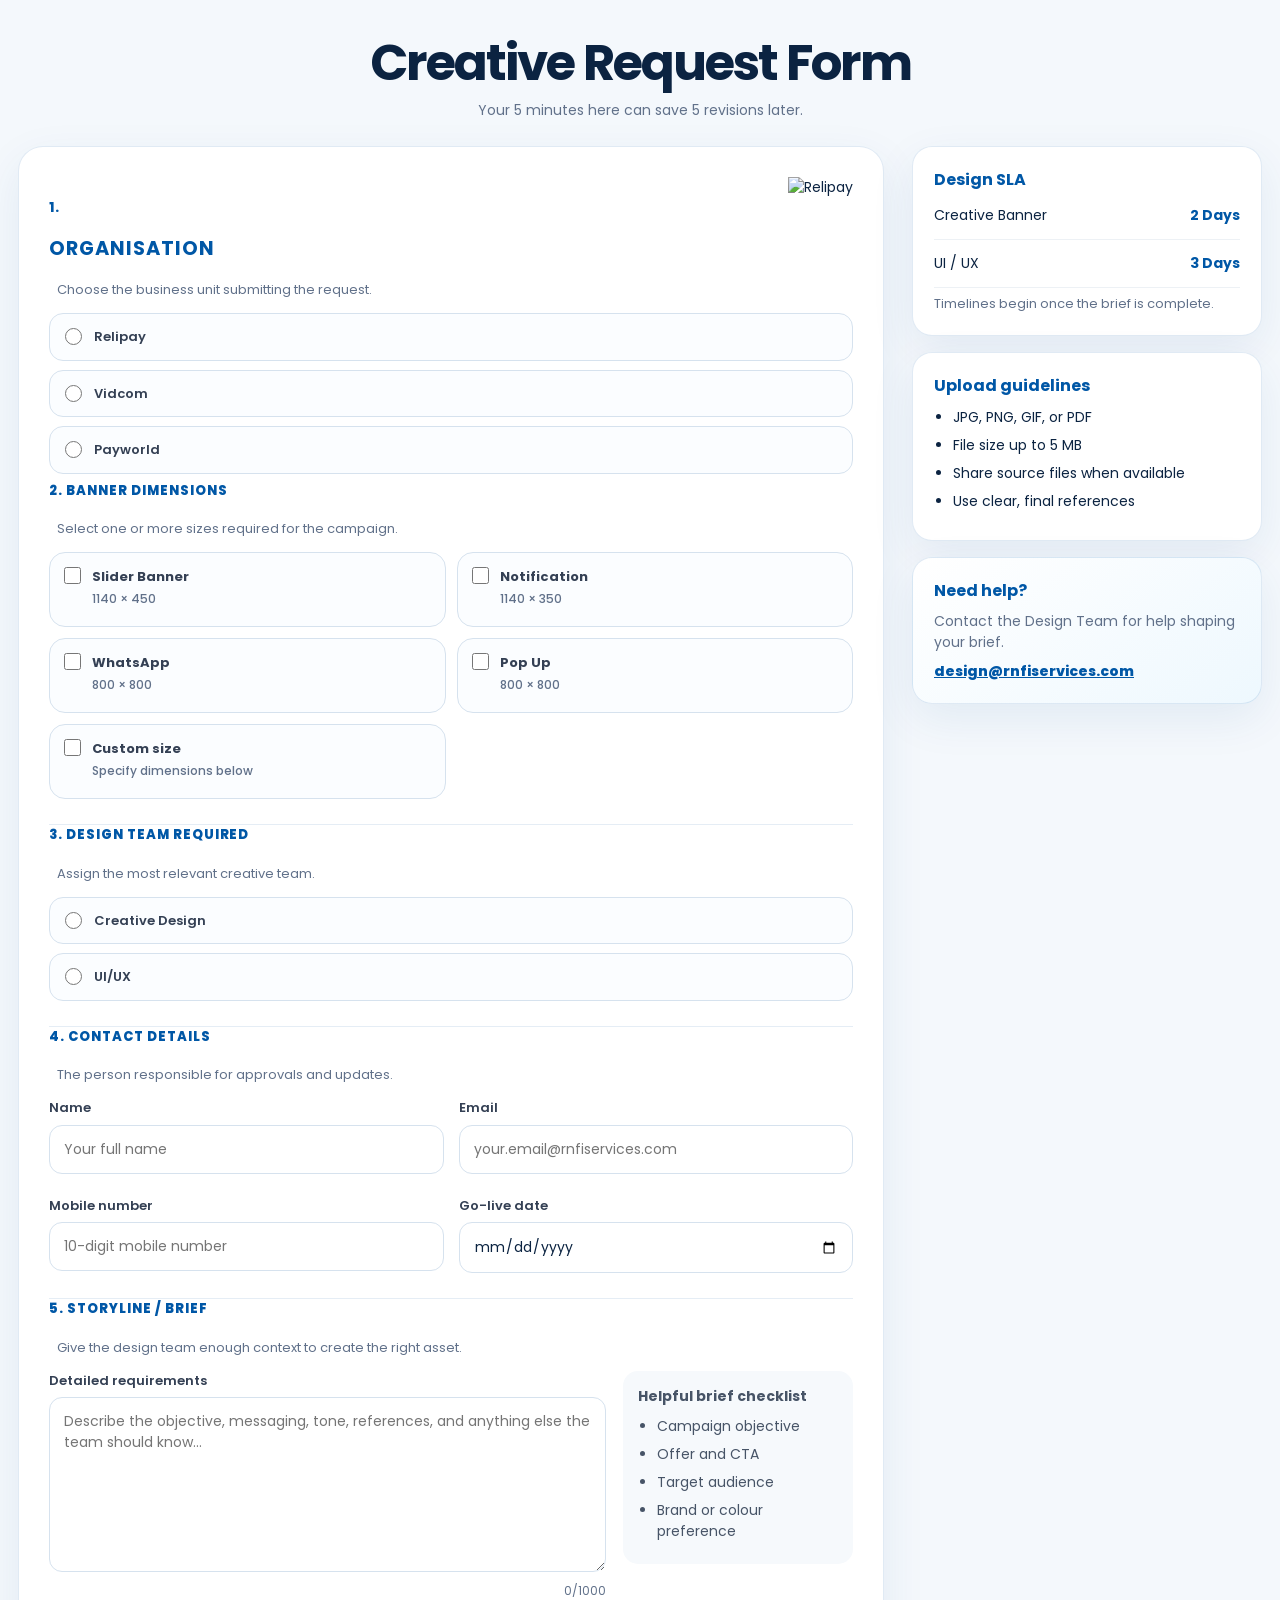
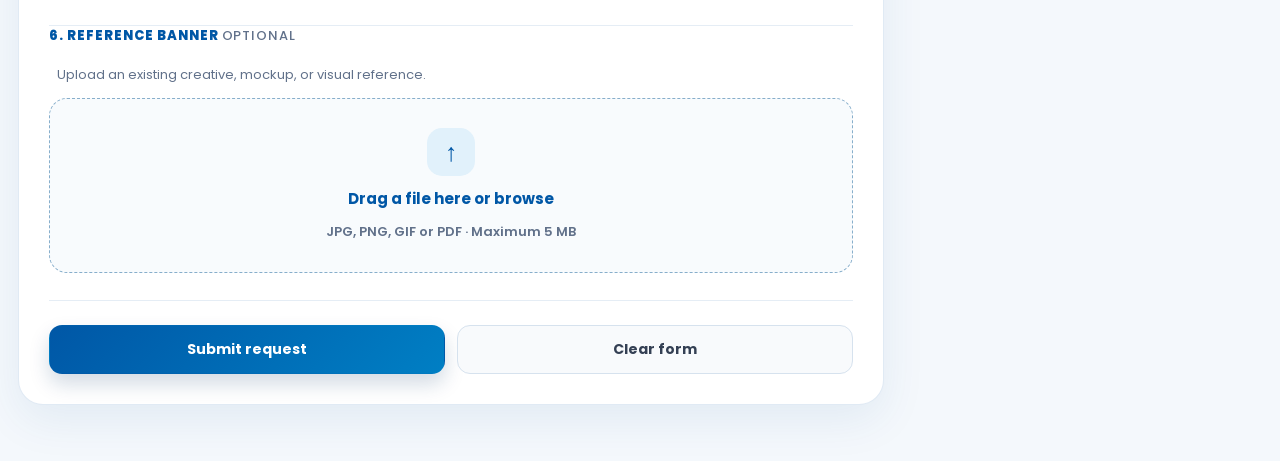
==== index.html @ 5983c0a4 "Update index.html" ====
<!doctype html>
<html lang="en">
  <head>
    <meta charset="UTF-8" />
    <meta name="viewport" content="width=device-width, initial-scale=1.0" />
    <meta name="description" content="Creative design request form" />
    <title></title>
    <link rel="preconnect" href="https://fonts.googleapis.com" />
    <link rel="preconnect" href="https://fonts.gstatic.com" crossorigin />
    <link href="https://fonts.googleapis.com/css2?family=Poppins:wght@400;500;600;700;800&display=swap" rel="stylesheet" />
    <link rel="stylesheet" href="styles.css" />
  </head>
  <body>
    <main class="page">
      <div class="shell">
        <header class="hero">
          <p class="eyebrow"></p>
          <h1>Creative Request Form</h1>
          <p>Your 5 minutes here can save 5 revisions later.</p>
        </header>

        <section id="form-view" class="content-layout">
          <form id="request-form" class="form-card" novalidate>
            <div class="form-header">
              <div>
                <h2></h2>
                <p></p>
              </div>
              <img class="logo" src="https://partner.rnfi.in/agent/assets/img/logo.png" alt="Relipay" />
            </div>

            
              <legend>1. <h2>Organisation</h2></legend>
              <p class="section-description">Choose the business unit submitting the request.</p>
              <div class="choice-stack" id="organisation-options">
                <label class="choice-row"><input type="radio" name="organisation" value="Relipay" /> <span>Relipay</span></label>
                <label class="choice-row"><input type="radio" name="organisation" value="Vidcom" /> <span>Vidcom</span></label>
                <label class="choice-row"><input type="radio" name="organisation" value="Payworld" /> <span>Payworld</span></label>
              </div>
              <p class="error" id="organisation-error"></p>
            

            <fieldset>
              <legend>2. Banner dimensions</legend>
              <p class="section-description">Select one or more sizes required for the campaign.</p>
              <div class="dimension-grid" id="dimension-options">
                <label class="dimension-card"><input type="checkbox" name="dimensions" value="Slider Banner" /> <span>Slider Banner <small>1140 × 450</small></span></label>
                <label class="dimension-card"><input type="checkbox" name="dimensions" value="Notification" /> <span>Notification <small>1140 × 350</small></span></label>
                <label class="dimension-card"><input type="checkbox" name="dimensions" value="WhatsApp" /> <span>WhatsApp <small>800 × 800</small></span></label>
                <label class="dimension-card"><input type="checkbox" name="dimensions" value="Pop Up" /> <span>Pop Up <small>800 × 800</small></span></label>
                <label class="dimension-card"><input id="custom-toggle" type="checkbox" name="dimensions" value="Custom size" /> <span>Custom size <small>Specify dimensions below</small></span></label>
              </div>
              <div id="custom-dimensions" class="custom-box" hidden>
                <label for="dimension-custom">Custom dimensions</label>
                <input id="dimension-custom" name="dimensionCustom" type="text" placeholder="e.g., 1920 × 1080" />
                <p class="error" id="dimensionCustom-error"></p>
              </div>
              <p class="error" id="dimensions-error"></p>
            </fieldset>

            <fieldset>
              <legend>3. Design team required</legend>
              <p class="section-description">Assign the most relevant creative team.</p>
              <div class="choice-stack">
                <label class="choice-row"><input type="radio" name="designTeam" value="Creative Design" /> <span>Creative Design</span></label>
                <label class="choice-row"><input type="radio" name="designTeam" value="UI/UX" /> <span>UI/UX</span></label>
              </div>
              <p class="error" id="designTeam-error"></p>
            </fieldset>

            <fieldset>
              <legend>4. Contact details</legend>
              <p class="section-description">The person responsible for approvals and updates.</p>
              <div class="two-column">
                <div><label for="name">Name</label><input id="name" name="name" type="text" placeholder="Your full name" /><p class="error" id="name-error"></p></div>
                <div><label for="email">Email</label><input id="email" name="email" type="email" placeholder="your.email@rnfiservices.com" /><p class="error" id="email-error"></p></div>
                <div><label for="mobile">Mobile number</label><input id="mobile" name="mobile" type="tel" inputmode="numeric" maxlength="10" placeholder="10-digit mobile number" /><p class="error" id="mobile-error"></p></div>
                <div><label for="go-live-date">Go-live date</label><input id="go-live-date" name="goLiveDate" type="date" /><p class="error" id="goLiveDate-error"></p></div>
              </div>
            </fieldset>

            <fieldset>
              <legend>5. Storyline / brief</legend>
              <p class="section-description">Give the design team enough context to create the right asset.</p>
              <div class="brief-layout">
                <div><label for="storyline">Detailed requirements</label><textarea id="storyline" name="storyline" rows="7" maxlength="1000" placeholder="Describe the objective, messaging, tone, references, and anything else the team should know…"></textarea><div class="character-count"><span id="character-count">0</span>/1000</div><p class="error" id="storyline-error"></p></div>
                <aside class="brief-tip"><strong>Helpful brief checklist</strong><ul><li>Campaign objective</li><li>Offer and CTA</li><li>Target audience</li><li>Brand or colour preference</li></ul></aside>
              </div>
            </fieldset>

            <fieldset>
              <legend>6. Reference banner <span class="optional">Optional</span></legend>
              <p class="section-description">Upload an existing creative, mockup, or visual reference.</p>
              <label class="upload-box" for="reference-banner"><span class="upload-icon">↑</span><strong id="upload-title">Drag a file here or browse</strong><span>JPG, PNG, GIF or PDF · Maximum 5 MB</span></label>
              <input id="reference-banner" name="referenceBanner" type="file" accept="image/jpeg,image/png,image/gif,application/pdf" hidden />
              <p class="file-name" id="file-name" aria-live="polite"></p>
              <p class="error" id="referenceBanner-error"></p>
            </fieldset>

            <div class="actions"><button class="button primary" type="submit">Submit request</button><button class="button secondary" type="reset">Clear form</button></div>
          </form>

          <aside class="sidebar" aria-label="Request guidance">
            <section class="sidebar-card"><h2>Design SLA</h2><div class="info-row"><span>Creative Banner</span><strong>2 Days</strong></div><div class="info-row"><span>UI / UX</span><strong>3 Days</strong></div><p class="muted">Timelines begin once the brief is complete.</p></section>
            <section class="sidebar-card"><h2>Upload guidelines</h2><ul class="check-list"><li>JPG, PNG, GIF, or PDF</li><li>File size up to 5 MB</li><li>Share source files when available</li><li>Use clear, final references</li></ul></section>
            <section class="sidebar-card help-card"><h2>Need help?</h2><p>Contact the Design Team for help shaping your brief.</p><a href="mailto:design@rnfiservices.com">design@rnfiservices.com</a></section>
          </aside>
        </section>

      </div>
    </main>
    <script src="script.js"></script>
  </body>
</html>
---- styles.css ----
:root { --primary:#0057a6; --secondary:#007fc4; --accent:#199447; --bg:#f4f8fc; --text:#0b2341; --muted:#61718a; --border:#d6e2ee; --danger:#c92a2a; }
* { box-sizing:border-box; }
body { margin:0; background:var(--bg); color:var(--text); font:14px/1.5 Poppins,Arial,sans-serif; }
.page { min-height:100vh; padding:32px 18px 56px; }.shell { max-width:1400px; margin:auto; }.hero { text-align:center; margin:0 0 25px; }.hero h1 { margin:3px 0 9px; font-size:clamp(31px,4vw,50px); line-height:1.12; letter-spacing:-.04em; }.hero p { margin:0; color:var(--muted); }.eyebrow,.success-eyebrow { color:var(--secondary)!important; font-size:11px; font-weight:800; letter-spacing:.14em; text-transform:uppercase; }
.content-layout { display:grid; grid-template-columns:minmax(0,1fr) 350px; gap:28px; align-items:start; }.form-card,.sidebar-card,.success-card { background:#fff; border:1px solid rgba(0,87,166,.12); box-shadow:0 15px 45px rgba(0,74,145,.08); border-radius:25px; }.form-card { padding:30px; }.form-header { display:flex; justify-content:space-between; gap:16px; align-items:center; }.form-header h2,.sidebar-card h2 { color:var(--primary); margin:0; font-size:21px; }.form-header p,.muted { color:var(--muted); margin:6px 0 0; font-size:13px; }.logo { max-width:150px; max-height:55px; object-fit:contain; }.logo:not([src]) { display:none; }
fieldset { border:0; padding:18px 0; margin:0; border-bottom:1px solid #e5edf5; } legend { display:inline; padding:0; color:var(--primary); font-size:13px; font-weight:800; letter-spacing:.075em; text-transform:uppercase; }.section-description { display:inline; margin:0 0 0 8px; color:var(--muted); font-size:13px; }.section-description + * { margin-top:13px; }.optional { color:var(--muted); font-weight:500; }.choice-stack { display:grid; gap:9px; }.choice-row,.dimension-card { cursor:pointer; border:1px solid var(--border); background:#fbfdff; transition:.18s ease; }.choice-row { display:flex; gap:12px; align-items:center; border-radius:14px; padding:13px 15px; font-weight:600; }.choice-row:has(input:checked),.dimension-card:has(input:checked) { border-color:var(--primary); background:#f0f8fd; box-shadow:0 6px 18px rgba(0,87,166,.08); }.choice-row input,.dimension-card input { accent-color:var(--primary); width:17px; height:17px; margin:0; }.dimension-grid { display:grid; grid-template-columns:repeat(2,minmax(0,1fr)); gap:11px; }.dimension-card { display:flex; gap:11px; align-items:start; min-height:75px; border-radius:16px; padding:14px; font-weight:700; }.dimension-card small { display:block; color:var(--muted); font-size:12px; font-weight:500; margin-top:3px; }.custom-box { margin-top:12px; padding:15px; border:1px solid #cfe1ef; border-radius:15px; background:#f4faff; }
label { display:block; color:#344054; font-weight:600; font-size:13px; } input:not([type=radio]):not([type=checkbox]),textarea { width:100%; margin-top:7px; padding:13px 14px; border:1px solid var(--border); border-radius:13px; background:#fff; color:var(--text); font:inherit; outline:0; transition:.18s; } input:focus,textarea:focus { border-color:var(--secondary); box-shadow:0 0 0 3px rgba(22,152,211,.13); } textarea { resize:vertical; min-height:145px; }.two-column { display:grid; grid-template-columns:repeat(2,minmax(0,1fr)); gap:15px; }.error { color:var(--danger); min-height:0; margin:7px 0 0; font-size:12px; font-weight:500; }.invalid { border-color:var(--danger)!important; }.brief-layout { display:grid; grid-template-columns:minmax(0,1fr) 230px; gap:17px; }.character-count { color:var(--muted); font-size:12px; text-align:right; margin-top:4px; }.brief-tip { padding:15px; height:max-content; background:#f6f9fc; border-radius:15px; color:#475467; }.brief-tip ul,.check-list { padding-left:19px; margin:9px 0 0; }.brief-tip li,.check-list li { margin:7px 0; }.upload-box { display:grid; place-items:center; min-height:175px; padding:24px; text-align:center; border:1px dashed #87aecb; border-radius:18px; background:#f8fbfd; color:var(--muted); cursor:pointer; }.upload-box strong { color:var(--primary); font-size:15px; }.upload-icon { display:grid; place-items:center; width:48px; height:48px; border-radius:15px; background:#e1f1fb; color:var(--primary); font-size:25px; font-weight:700; }.file-name { margin:9px 0 0; color:var(--accent); font-size:13px; font-weight:700; }.actions { display:flex; gap:12px; padding-top:24px; }.button { padding:13px 19px; border-radius:13px; border:1px solid transparent; cursor:pointer; font:700 14px Poppins,sans-serif; transition:transform .18s; }.button:hover { transform:translateY(-1px); }.primary { color:#fff; background:linear-gradient(135deg,var(--primary),var(--secondary)); box-shadow:0 10px 20px rgba(10,58,104,.18); }.secondary { background:#f8fafc; color:#344054; border-color:var(--border); }.actions .button { flex:1; }
.sidebar { position:sticky; top:25px; }.sidebar-card { padding:21px; margin-bottom:16px; border-radius:20px; }.sidebar-card h2 { font-size:16px; }.info-row { display:flex; justify-content:space-between; gap:12px; padding:13px 0; border-bottom:1px solid #edf1f5; }.info-row strong { color:var(--primary); }.help-card { background:linear-gradient(145deg,#fff,#eef8fe); }.help-card p { color:var(--muted); margin:8px 0; }.help-card a { color:var(--primary); font-weight:800; }
.success-page { display:grid; place-items:center; }.success-card { max-width:950px; margin:auto; padding:30px; }.success-logo { display:block; max-width:150px; max-height:55px; margin:0 0 24px auto; object-fit:contain; }.success-top { display:flex; gap:16px; align-items:flex-start; padding-bottom:22px; border-bottom:1px solid #e5edf5; }.success-icon { flex:none; display:grid; place-items:center; width:68px; height:68px; border-radius:21px; background:#eaf8ef; color:var(--accent); font-size:36px; font-weight:700; }.success-top h1 { margin:1px 0 7px; font-size:30px; letter-spacing:-.03em; }.success-top p:last-child { margin:0; color:var(--muted); }.highlight-row,.summary-grid { display:grid; grid-template-columns:repeat(2,minmax(0,1fr)); gap:12px; }.highlight-row { margin-top:20px; }.highlight-row>div { padding:16px; border:1px solid #cae2f2; border-radius:17px; background:#f1f9fe; }.highlight-row span,.summary-grid dt,.brief-summary span { display:block; color:var(--muted); text-transform:uppercase; letter-spacing:.09em; font-weight:700; font-size:11px; }.highlight-row strong { display:block; color:var(--primary); margin-top:7px; font-size:15px; }.summary-section { margin-top:24px; }.summary-section h2 { color:var(--primary); margin:0 0 12px; font-size:17px; }.summary-grid { margin:0; }.summary-grid div { padding:15px; background:#fafcff; border:1px solid #e2ecf4; border-radius:15px; }.summary-grid dd { margin:7px 0 0; font-weight:700; word-break:break-word; }.brief-summary { margin-top:12px; padding:15px; border:1px solid #e2ecf4; border-radius:15px; }.brief-summary p { white-space:pre-wrap; color:#475467; margin:8px 0 0; }.new-request { display:block; margin-top:24px; width:100%; text-align:center; text-decoration:none; }
@media (max-width:980px) { .content-layout { grid-template-columns:1fr; }.sidebar { position:static; display:grid; grid-template-columns:repeat(3,1fr); gap:13px; }.sidebar-card { margin:0; }.brief-layout { grid-template-columns:1fr; } }
@media (max-width:650px) { .page { padding:22px 12px 40px; }.form-card,.success-card { padding:20px; border-radius:20px; }.form-header { align-items:flex-start; }.logo { max-width:105px; }.dimension-grid,.two-column,.highlight-row,.summary-grid,.sidebar { grid-template-columns:1fr; }.actions { flex-direction:column; }.hero { text-align:left; }.section-description { display:block; margin:4px 0 0; }.success-top h1 { font-size:25px; } }
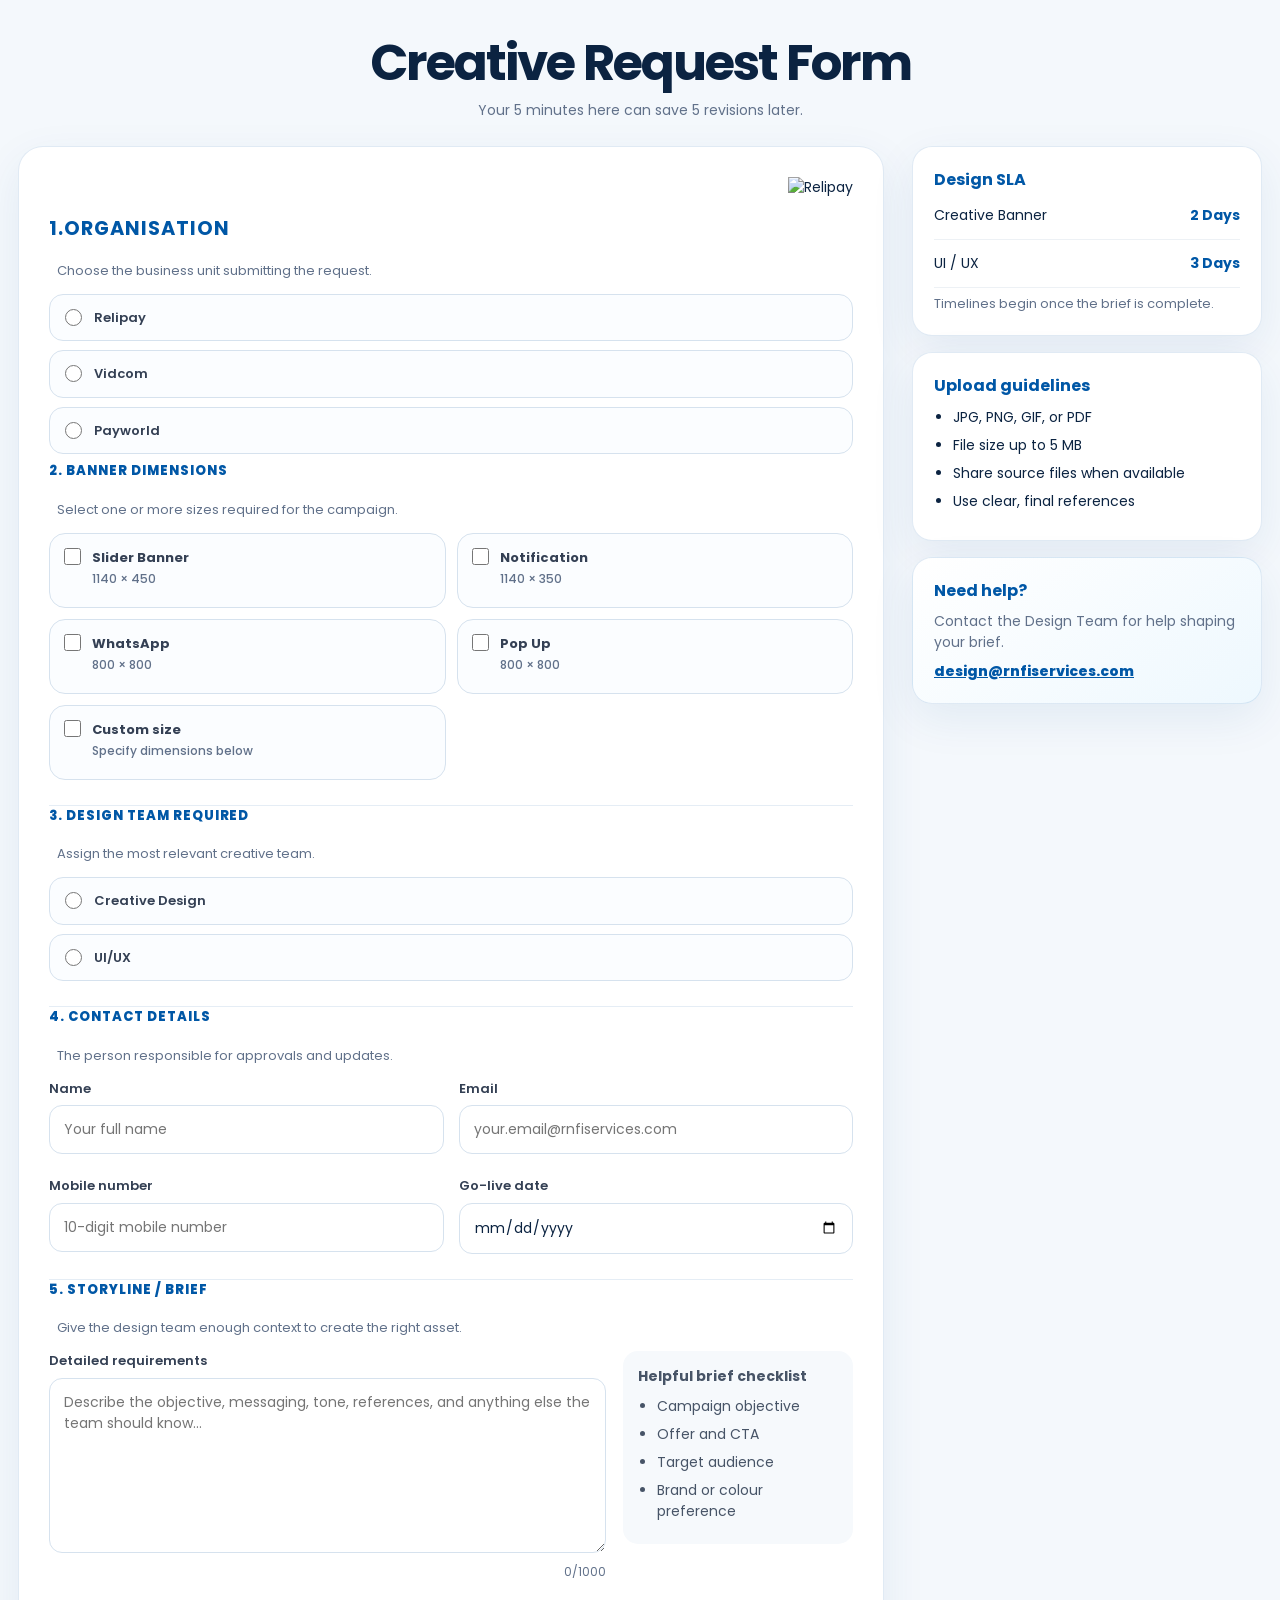
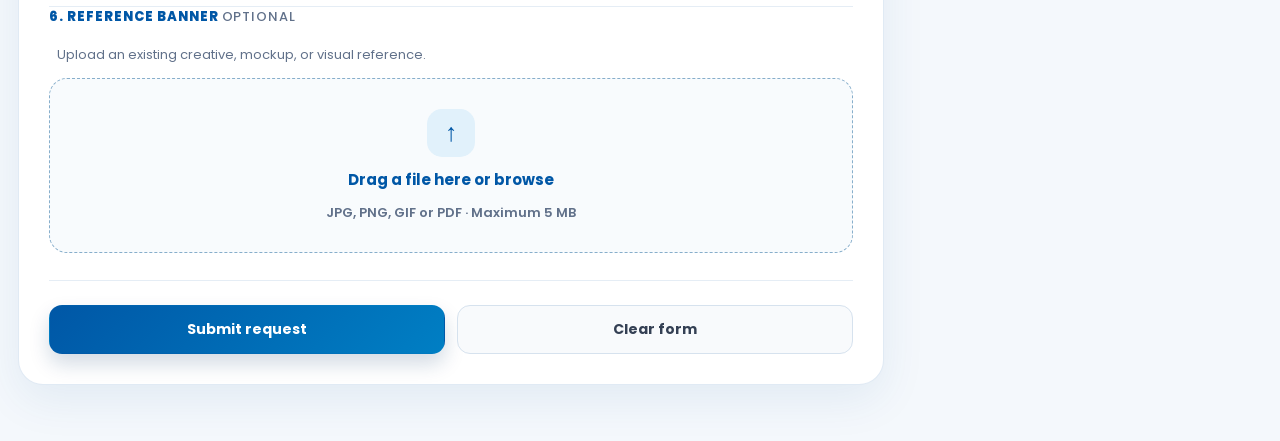
==== commit b6f1be2a: "Update index.html" ====
--- a/index.html
+++ b/index.html
@@ -30,7 +30,7 @@
             </div>
 
             
-              <legend>1. <h2>Organisation</h2></legend>
+              <legend><h2>1.Organisation</h2></legend>
               <p class="section-description">Choose the business unit submitting the request.</p>
               <div class="choice-stack" id="organisation-options">
                 <label class="choice-row"><input type="radio" name="organisation" value="Relipay" /> <span>Relipay</span></label>
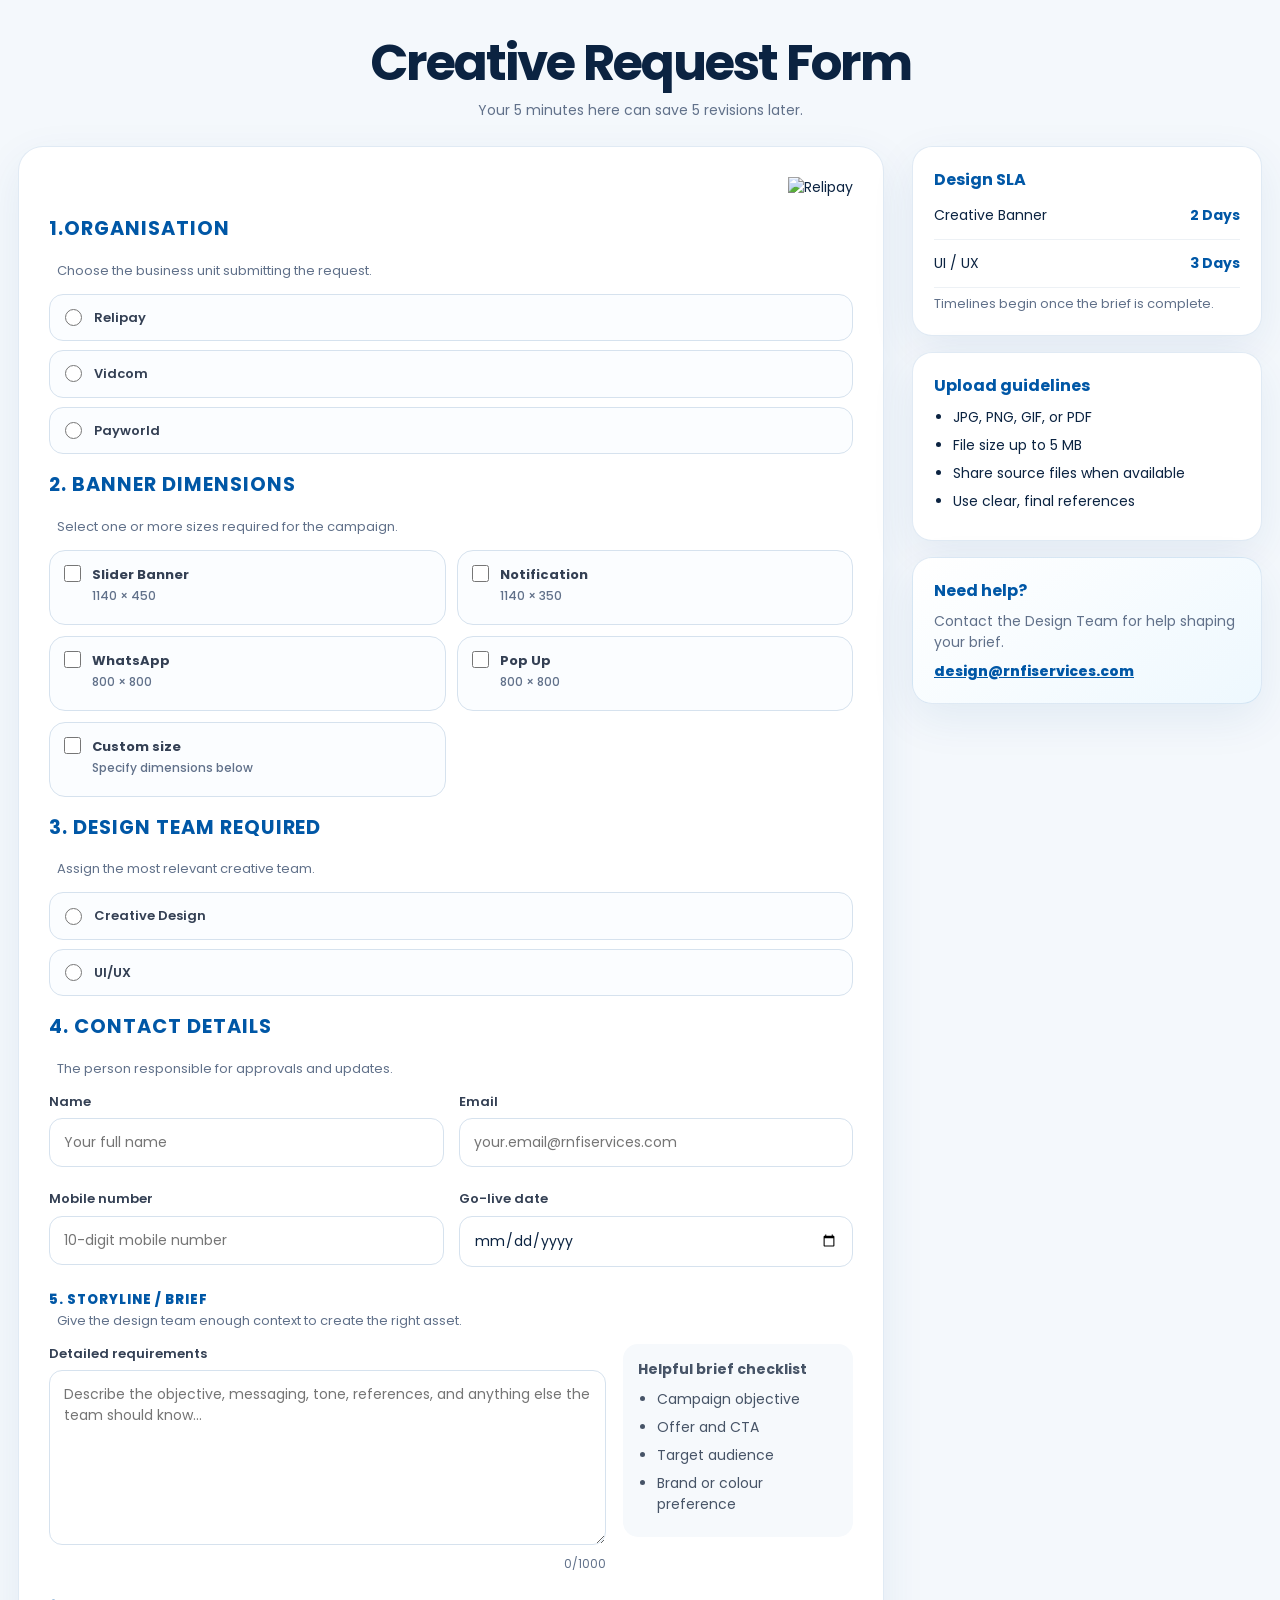
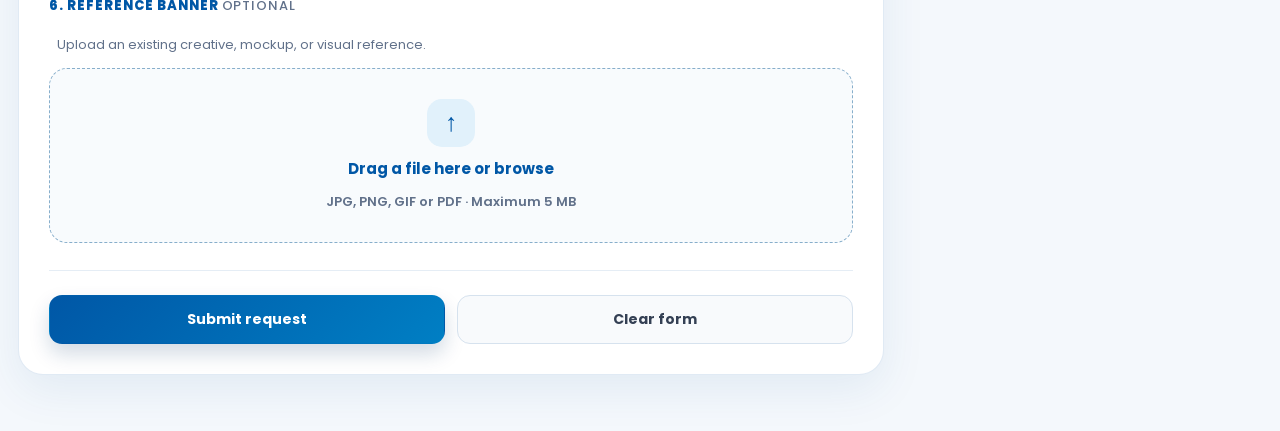
==== commit 31cd68a3: "Update index.html" ====
--- a/index.html
+++ b/index.html
@@ -40,8 +40,8 @@
               <p class="error" id="organisation-error"></p>
             
 
-            <fieldset>
-              <legend>2. Banner dimensions</legend>
+            
+              <legend><h2>2. Banner dimensions</h2></legend>
               <p class="section-description">Select one or more sizes required for the campaign.</p>
               <div class="dimension-grid" id="dimension-options">
                 <label class="dimension-card"><input type="checkbox" name="dimensions" value="Slider Banner" /> <span>Slider Banner <small>1140 × 450</small></span></label>
@@ -56,20 +56,20 @@
                 <p class="error" id="dimensionCustom-error"></p>
               </div>
               <p class="error" id="dimensions-error"></p>
-            </fieldset>
+            
 
-            <fieldset>
-              <legend>3. Design team required</legend>
+            
+              <legend><h2>3. Design team required</h2></legend>
               <p class="section-description">Assign the most relevant creative team.</p>
               <div class="choice-stack">
                 <label class="choice-row"><input type="radio" name="designTeam" value="Creative Design" /> <span>Creative Design</span></label>
                 <label class="choice-row"><input type="radio" name="designTeam" value="UI/UX" /> <span>UI/UX</span></label>
               </div>
               <p class="error" id="designTeam-error"></p>
-            </fieldset>
+            
 
-            <fieldset>
-              <legend>4. Contact details</legend>
+            
+              <legend><h2>4. Contact details</h2></legend>
               <p class="section-description">The person responsible for approvals and updates.</p>
               <div class="two-column">
                 <div><label for="name">Name</label><input id="name" name="name" type="text" placeholder="Your full name" /><p class="error" id="name-error"></p></div>
@@ -77,19 +77,19 @@
                 <div><label for="mobile">Mobile number</label><input id="mobile" name="mobile" type="tel" inputmode="numeric" maxlength="10" placeholder="10-digit mobile number" /><p class="error" id="mobile-error"></p></div>
                 <div><label for="go-live-date">Go-live date</label><input id="go-live-date" name="goLiveDate" type="date" /><p class="error" id="goLiveDate-error"></p></div>
               </div>
-            </fieldset>
+            
 
-            <fieldset>
-              <legend>5. Storyline / brief</legend>
+            
+              <legend><h2></h2>5. Storyline / brief</h2></legend>
               <p class="section-description">Give the design team enough context to create the right asset.</p>
               <div class="brief-layout">
                 <div><label for="storyline">Detailed requirements</label><textarea id="storyline" name="storyline" rows="7" maxlength="1000" placeholder="Describe the objective, messaging, tone, references, and anything else the team should know…"></textarea><div class="character-count"><span id="character-count">0</span>/1000</div><p class="error" id="storyline-error"></p></div>
                 <aside class="brief-tip"><strong>Helpful brief checklist</strong><ul><li>Campaign objective</li><li>Offer and CTA</li><li>Target audience</li><li>Brand or colour preference</li></ul></aside>
               </div>
-            </fieldset>
+            
 
             <fieldset>
-              <legend>6. Reference banner <span class="optional">Optional</span></legend>
+              <legend><h2></h2>6. Reference banner</h2> <span class="optional">Optional</span></legend>
               <p class="section-description">Upload an existing creative, mockup, or visual reference.</p>
               <label class="upload-box" for="reference-banner"><span class="upload-icon">↑</span><strong id="upload-title">Drag a file here or browse</strong><span>JPG, PNG, GIF or PDF · Maximum 5 MB</span></label>
               <input id="reference-banner" name="referenceBanner" type="file" accept="image/jpeg,image/png,image/gif,application/pdf" hidden />
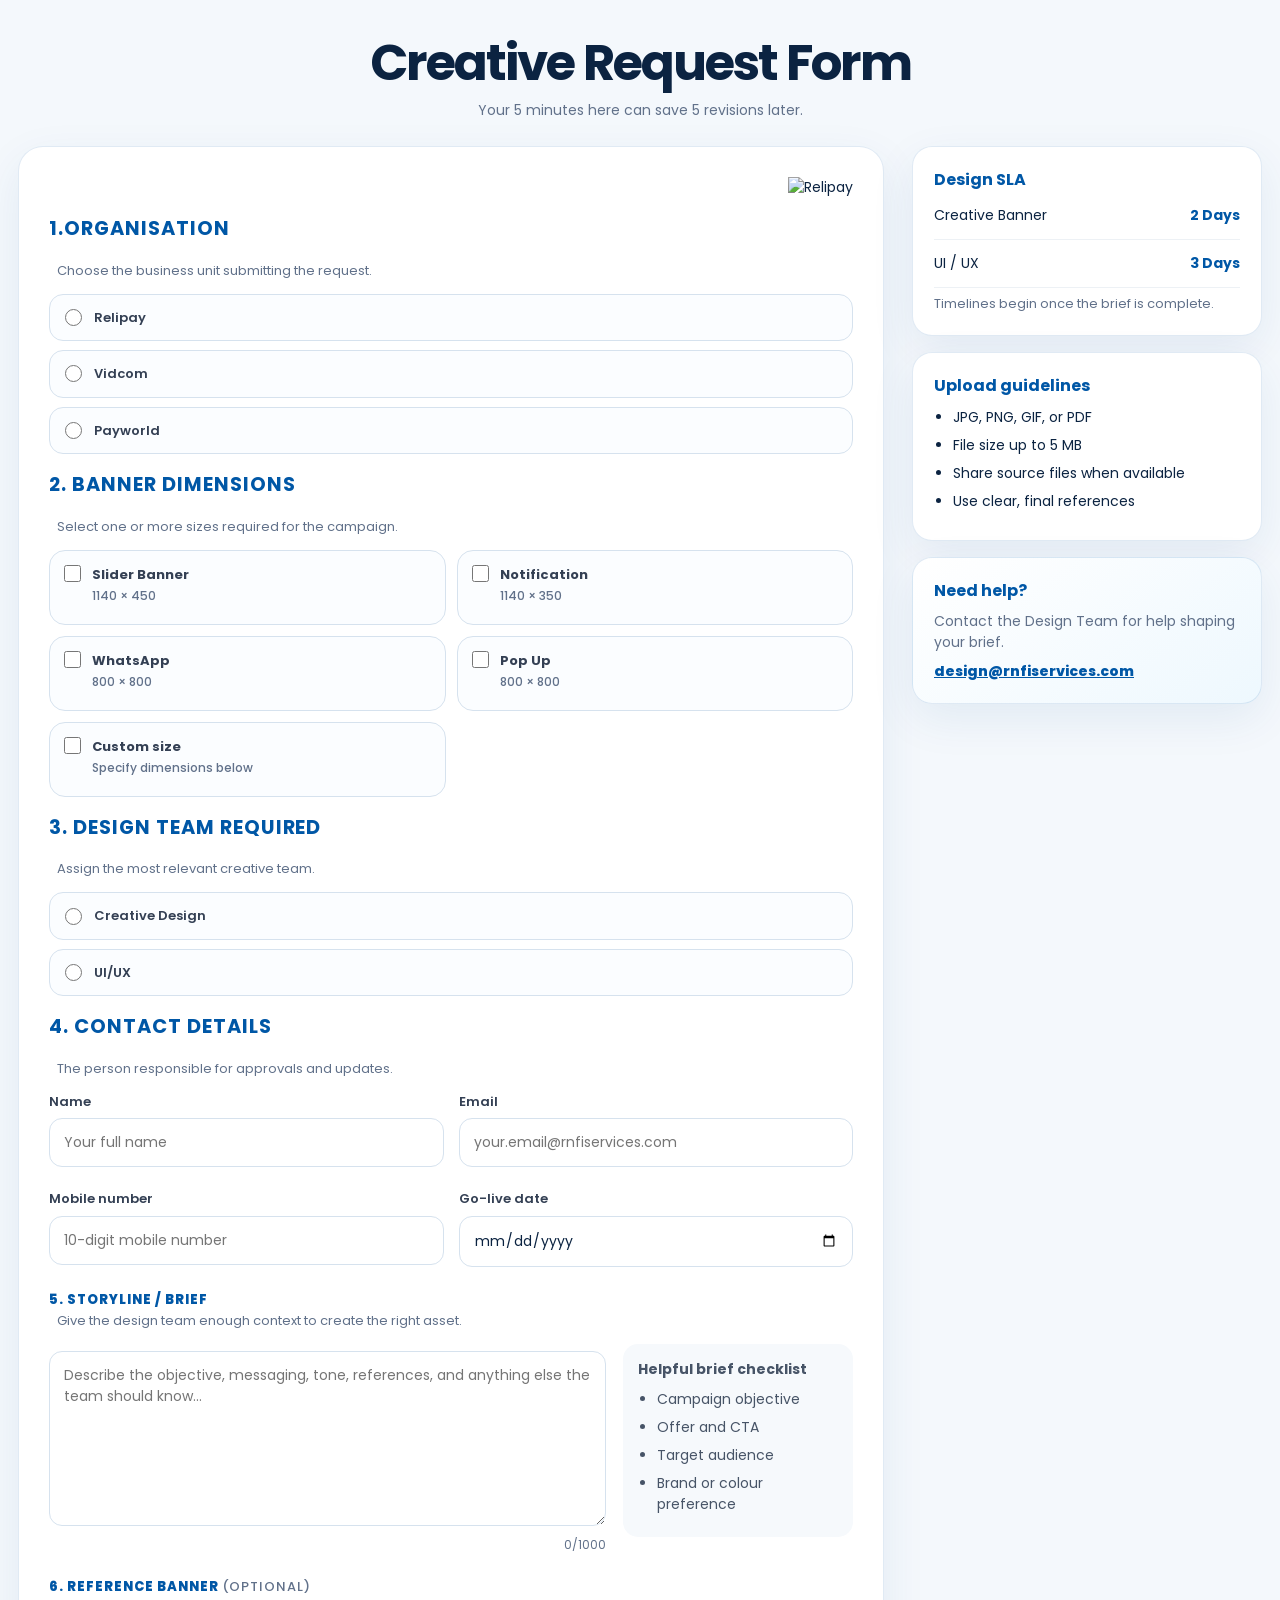
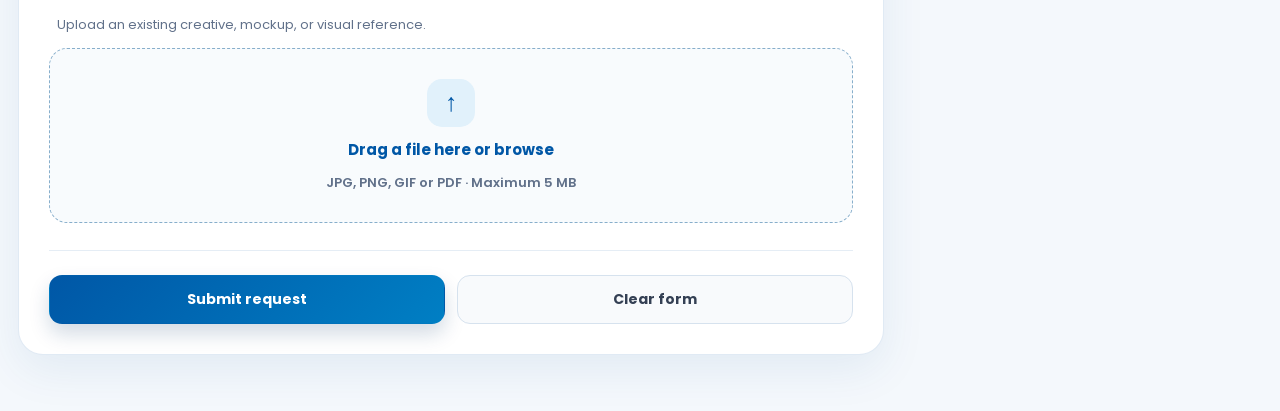
==== commit 83949cfa: "Update index.html" ====
--- a/index.html
+++ b/index.html
@@ -83,13 +83,13 @@
               <legend><h2></h2>5. Storyline / brief</h2></legend>
               <p class="section-description">Give the design team enough context to create the right asset.</p>
               <div class="brief-layout">
-                <div><label for="storyline">Detailed requirements</label><textarea id="storyline" name="storyline" rows="7" maxlength="1000" placeholder="Describe the objective, messaging, tone, references, and anything else the team should know…"></textarea><div class="character-count"><span id="character-count">0</span>/1000</div><p class="error" id="storyline-error"></p></div>
+                <div><label for="storyline"></label><textarea id="storyline" name="storyline" rows="7" maxlength="1000" placeholder="Describe the objective, messaging, tone, references, and anything else the team should know…"></textarea><div class="character-count"><span id="character-count">0</span>/1000</div><p class="error" id="storyline-error"></p></div>
                 <aside class="brief-tip"><strong>Helpful brief checklist</strong><ul><li>Campaign objective</li><li>Offer and CTA</li><li>Target audience</li><li>Brand or colour preference</li></ul></aside>
               </div>
             
 
             <fieldset>
-              <legend><h2></h2>6. Reference banner</h2> <span class="optional">Optional</span></legend>
+              <legend><h2></h2>6. Reference banner</h2> <span class="optional">(Optional)</span></legend>
               <p class="section-description">Upload an existing creative, mockup, or visual reference.</p>
               <label class="upload-box" for="reference-banner"><span class="upload-icon">↑</span><strong id="upload-title">Drag a file here or browse</strong><span>JPG, PNG, GIF or PDF · Maximum 5 MB</span></label>
               <input id="reference-banner" name="referenceBanner" type="file" accept="image/jpeg,image/png,image/gif,application/pdf" hidden />
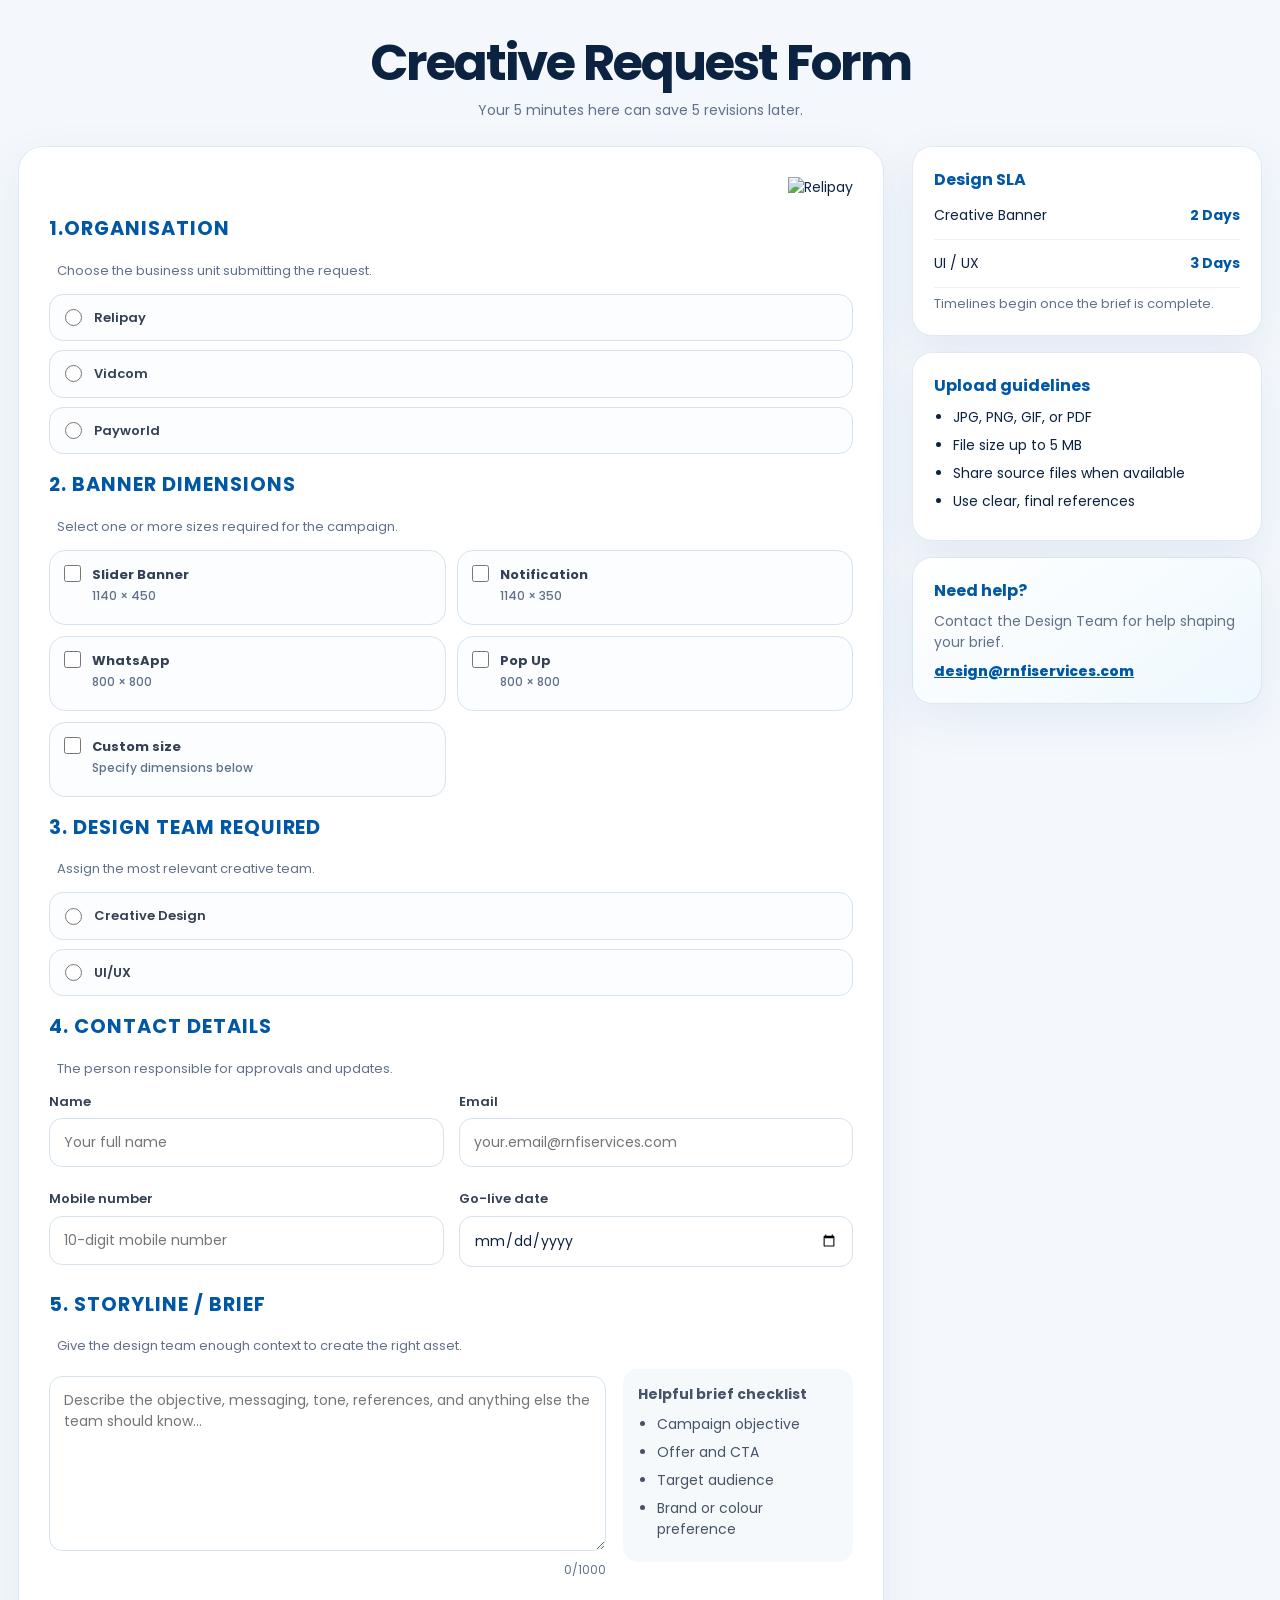
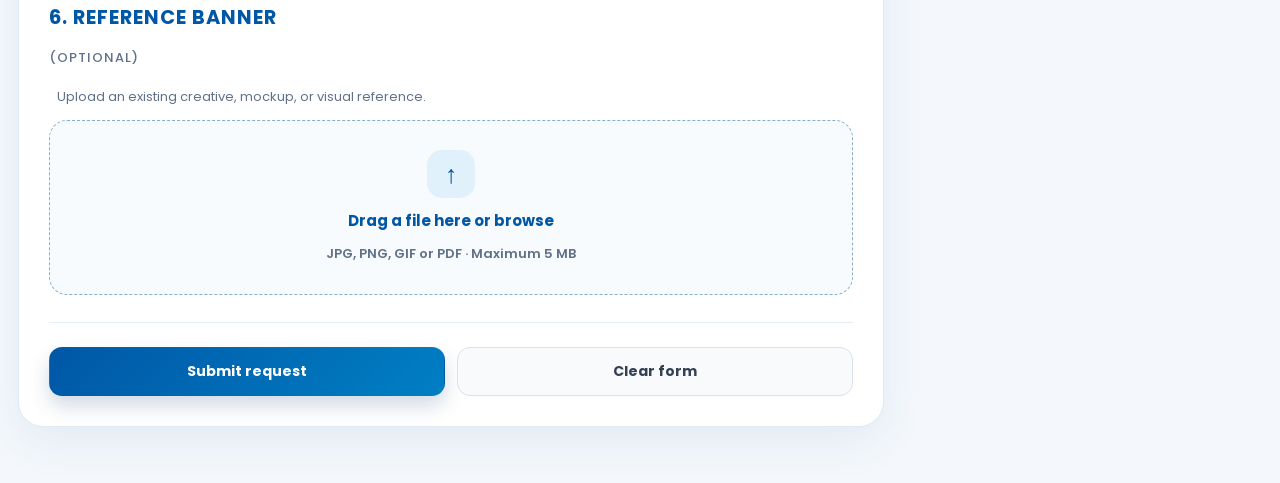
==== commit 52050407: "Update index.html" ====
--- a/index.html
+++ b/index.html
@@ -80,7 +80,7 @@
             
 
             
-              <legend><h2></h2>5. Storyline / brief</h2></legend>
+              <legend><h2>5. Storyline / brief</h2></legend>
               <p class="section-description">Give the design team enough context to create the right asset.</p>
               <div class="brief-layout">
                 <div><label for="storyline"></label><textarea id="storyline" name="storyline" rows="7" maxlength="1000" placeholder="Describe the objective, messaging, tone, references, and anything else the team should know…"></textarea><div class="character-count"><span id="character-count">0</span>/1000</div><p class="error" id="storyline-error"></p></div>
@@ -89,7 +89,7 @@
             
 
             <fieldset>
-              <legend><h2></h2>6. Reference banner</h2> <span class="optional">(Optional)</span></legend>
+              <legend><h2>6. Reference banner</h2> <span class="optional">(Optional)</span></legend>
               <p class="section-description">Upload an existing creative, mockup, or visual reference.</p>
               <label class="upload-box" for="reference-banner"><span class="upload-icon">↑</span><strong id="upload-title">Drag a file here or browse</strong><span>JPG, PNG, GIF or PDF · Maximum 5 MB</span></label>
               <input id="reference-banner" name="referenceBanner" type="file" accept="image/jpeg,image/png,image/gif,application/pdf" hidden />
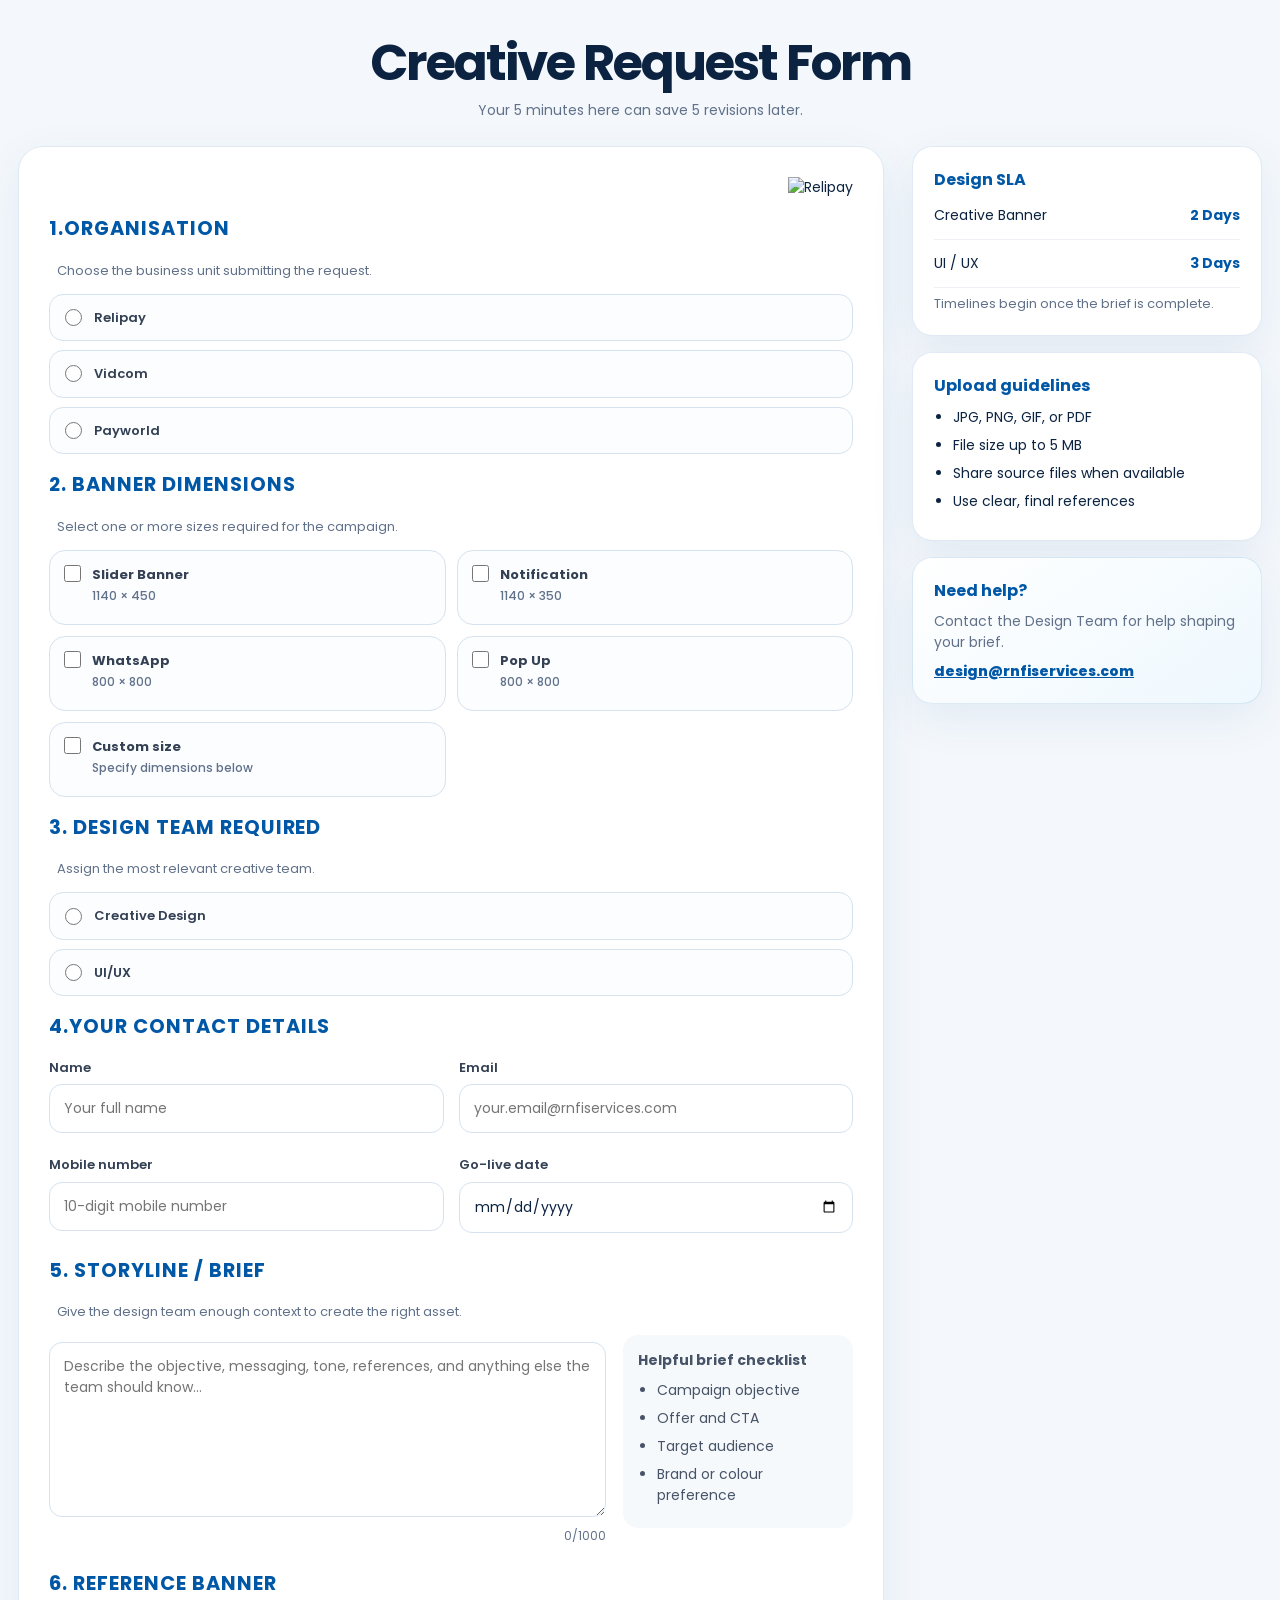
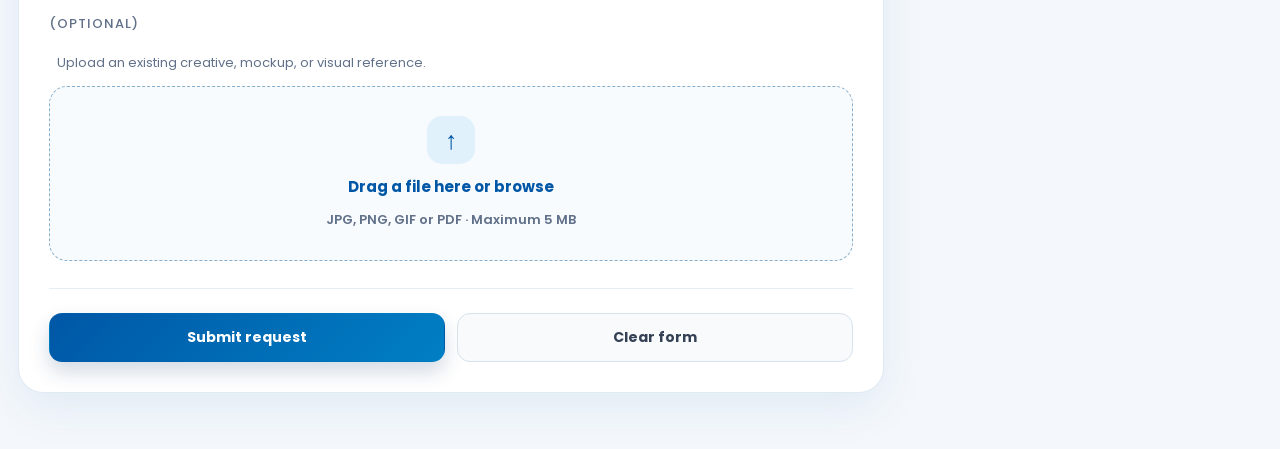
==== commit dcb0ed57: "Update index.html" ====
--- a/index.html
+++ b/index.html
@@ -69,9 +69,8 @@
             
 
             
-              <legend><h2>4. Contact details</h2></legend>
-              <p class="section-description">The person responsible for approvals and updates.</p>
-              <div class="two-column">
+              <legend><h2>4.Your Contact details</h2></legend>
+                            <div class="two-column">
                 <div><label for="name">Name</label><input id="name" name="name" type="text" placeholder="Your full name" /><p class="error" id="name-error"></p></div>
                 <div><label for="email">Email</label><input id="email" name="email" type="email" placeholder="your.email@rnfiservices.com" /><p class="error" id="email-error"></p></div>
                 <div><label for="mobile">Mobile number</label><input id="mobile" name="mobile" type="tel" inputmode="numeric" maxlength="10" placeholder="10-digit mobile number" /><p class="error" id="mobile-error"></p></div>
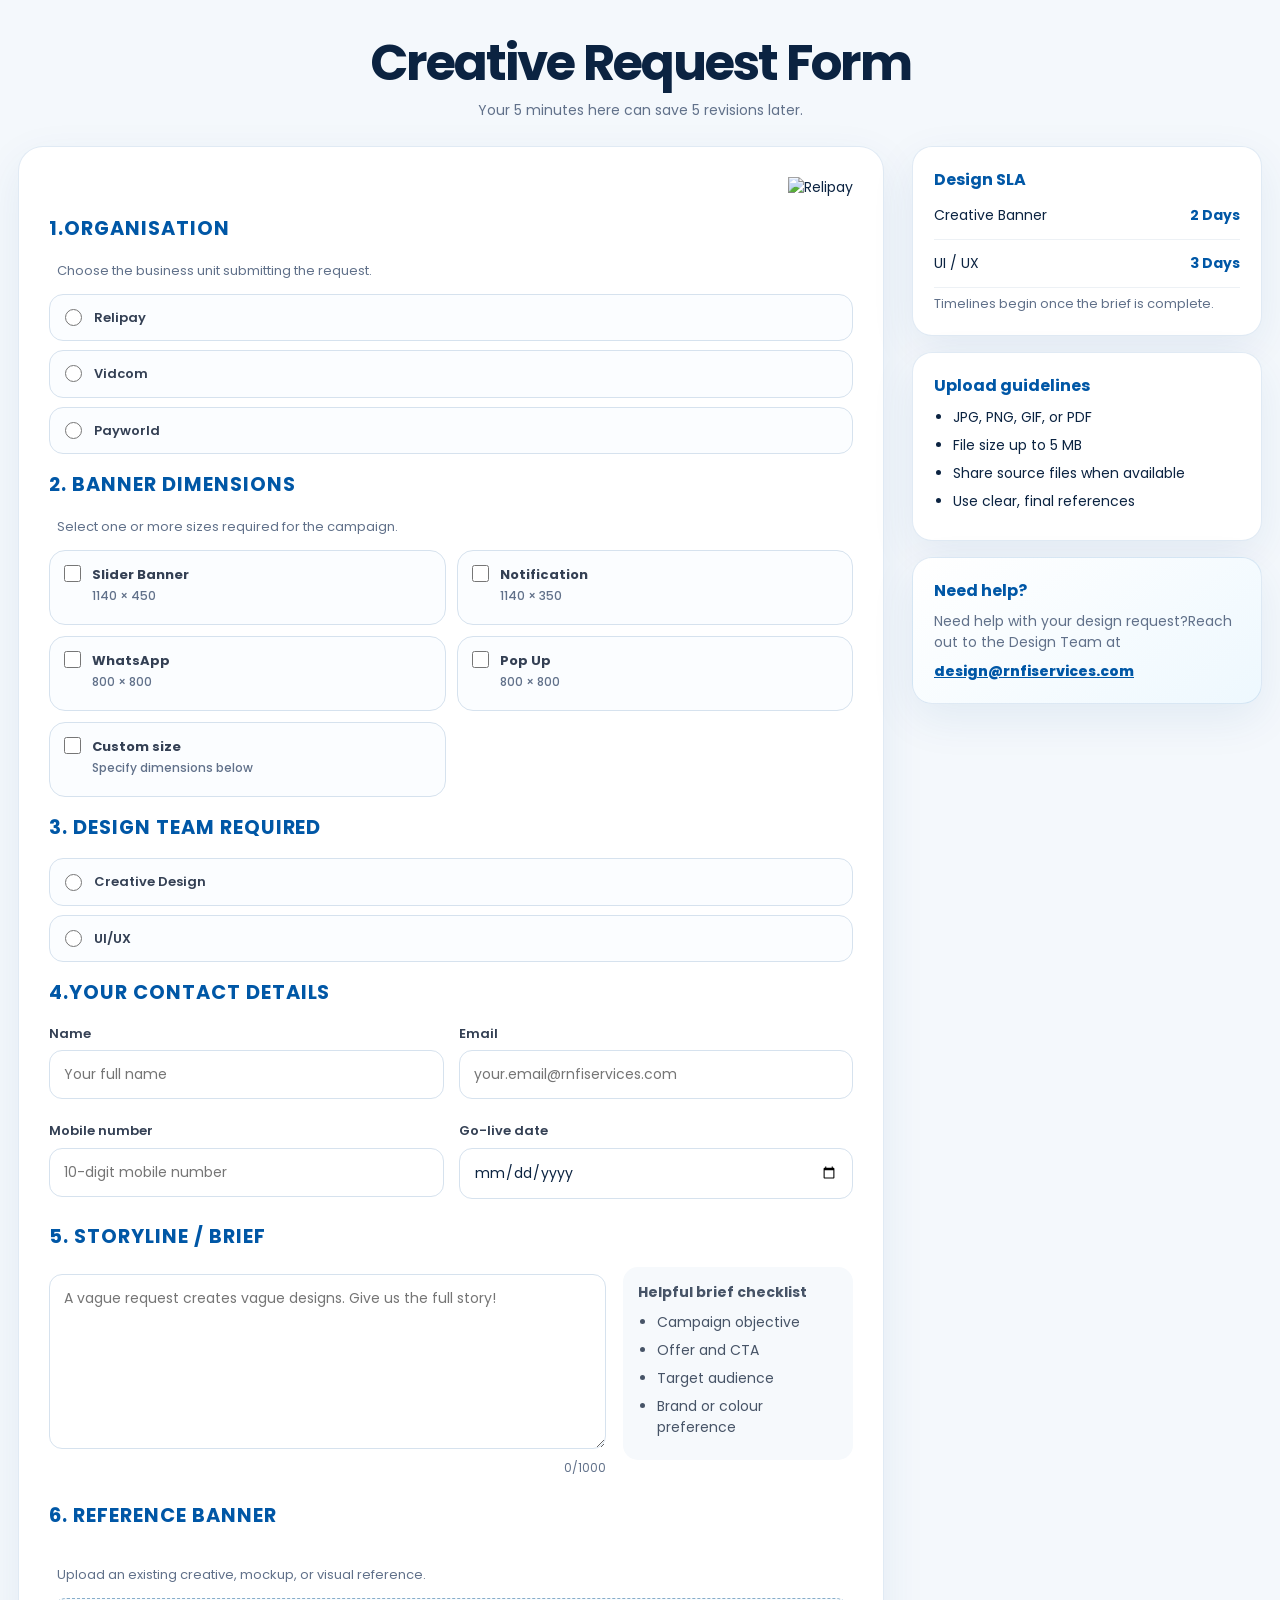
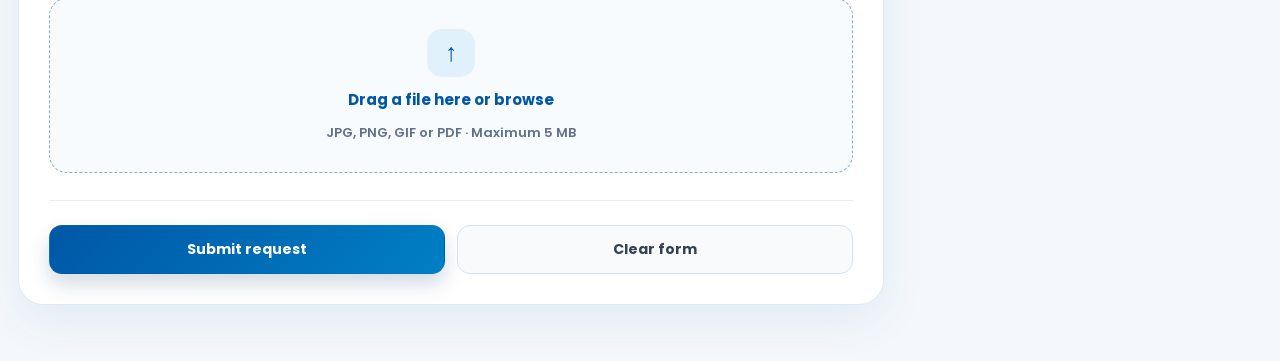
==== commit 85840c43: "Update index.html" ====
--- a/index.html
+++ b/index.html
@@ -60,7 +60,7 @@
 
             
               <legend><h2>3. Design team required</h2></legend>
-              <p class="section-description">Assign the most relevant creative team.</p>
+              
               <div class="choice-stack">
                 <label class="choice-row"><input type="radio" name="designTeam" value="Creative Design" /> <span>Creative Design</span></label>
                 <label class="choice-row"><input type="radio" name="designTeam" value="UI/UX" /> <span>UI/UX</span></label>
@@ -80,15 +80,15 @@
 
             
               <legend><h2>5. Storyline / brief</h2></legend>
-              <p class="section-description">Give the design team enough context to create the right asset.</p>
+              
               <div class="brief-layout">
-                <div><label for="storyline"></label><textarea id="storyline" name="storyline" rows="7" maxlength="1000" placeholder="Describe the objective, messaging, tone, references, and anything else the team should know…"></textarea><div class="character-count"><span id="character-count">0</span>/1000</div><p class="error" id="storyline-error"></p></div>
+                <div><label for="storyline"></label><textarea id="storyline" name="storyline" rows="7" maxlength="1000" placeholder="A vague request creates vague designs. Give us the full story!"></textarea><div class="character-count"><span id="character-count">0</span>/1000</div><p class="error" id="storyline-error"></p></div>
                 <aside class="brief-tip"><strong>Helpful brief checklist</strong><ul><li>Campaign objective</li><li>Offer and CTA</li><li>Target audience</li><li>Brand or colour preference</li></ul></aside>
               </div>
             
 
             <fieldset>
-              <legend><h2>6. Reference banner</h2> <span class="optional">(Optional)</span></legend>
+              <legend><h2>6. Reference banner</h2> <span class="optional"></span></legend>
               <p class="section-description">Upload an existing creative, mockup, or visual reference.</p>
               <label class="upload-box" for="reference-banner"><span class="upload-icon">↑</span><strong id="upload-title">Drag a file here or browse</strong><span>JPG, PNG, GIF or PDF · Maximum 5 MB</span></label>
               <input id="reference-banner" name="referenceBanner" type="file" accept="image/jpeg,image/png,image/gif,application/pdf" hidden />
@@ -102,7 +102,7 @@
           <aside class="sidebar" aria-label="Request guidance">
             <section class="sidebar-card"><h2>Design SLA</h2><div class="info-row"><span>Creative Banner</span><strong>2 Days</strong></div><div class="info-row"><span>UI / UX</span><strong>3 Days</strong></div><p class="muted">Timelines begin once the brief is complete.</p></section>
             <section class="sidebar-card"><h2>Upload guidelines</h2><ul class="check-list"><li>JPG, PNG, GIF, or PDF</li><li>File size up to 5 MB</li><li>Share source files when available</li><li>Use clear, final references</li></ul></section>
-            <section class="sidebar-card help-card"><h2>Need help?</h2><p>Contact the Design Team for help shaping your brief.</p><a href="mailto:design@rnfiservices.com">design@rnfiservices.com</a></section>
+            <section class="sidebar-card help-card"><h2>Need help?</h2><p>Need help with your design request?Reach out to the Design Team at </p><a href="mailto:design@rnfiservices.com">design@rnfiservices.com</a></section>
           </aside>
         </section>
 
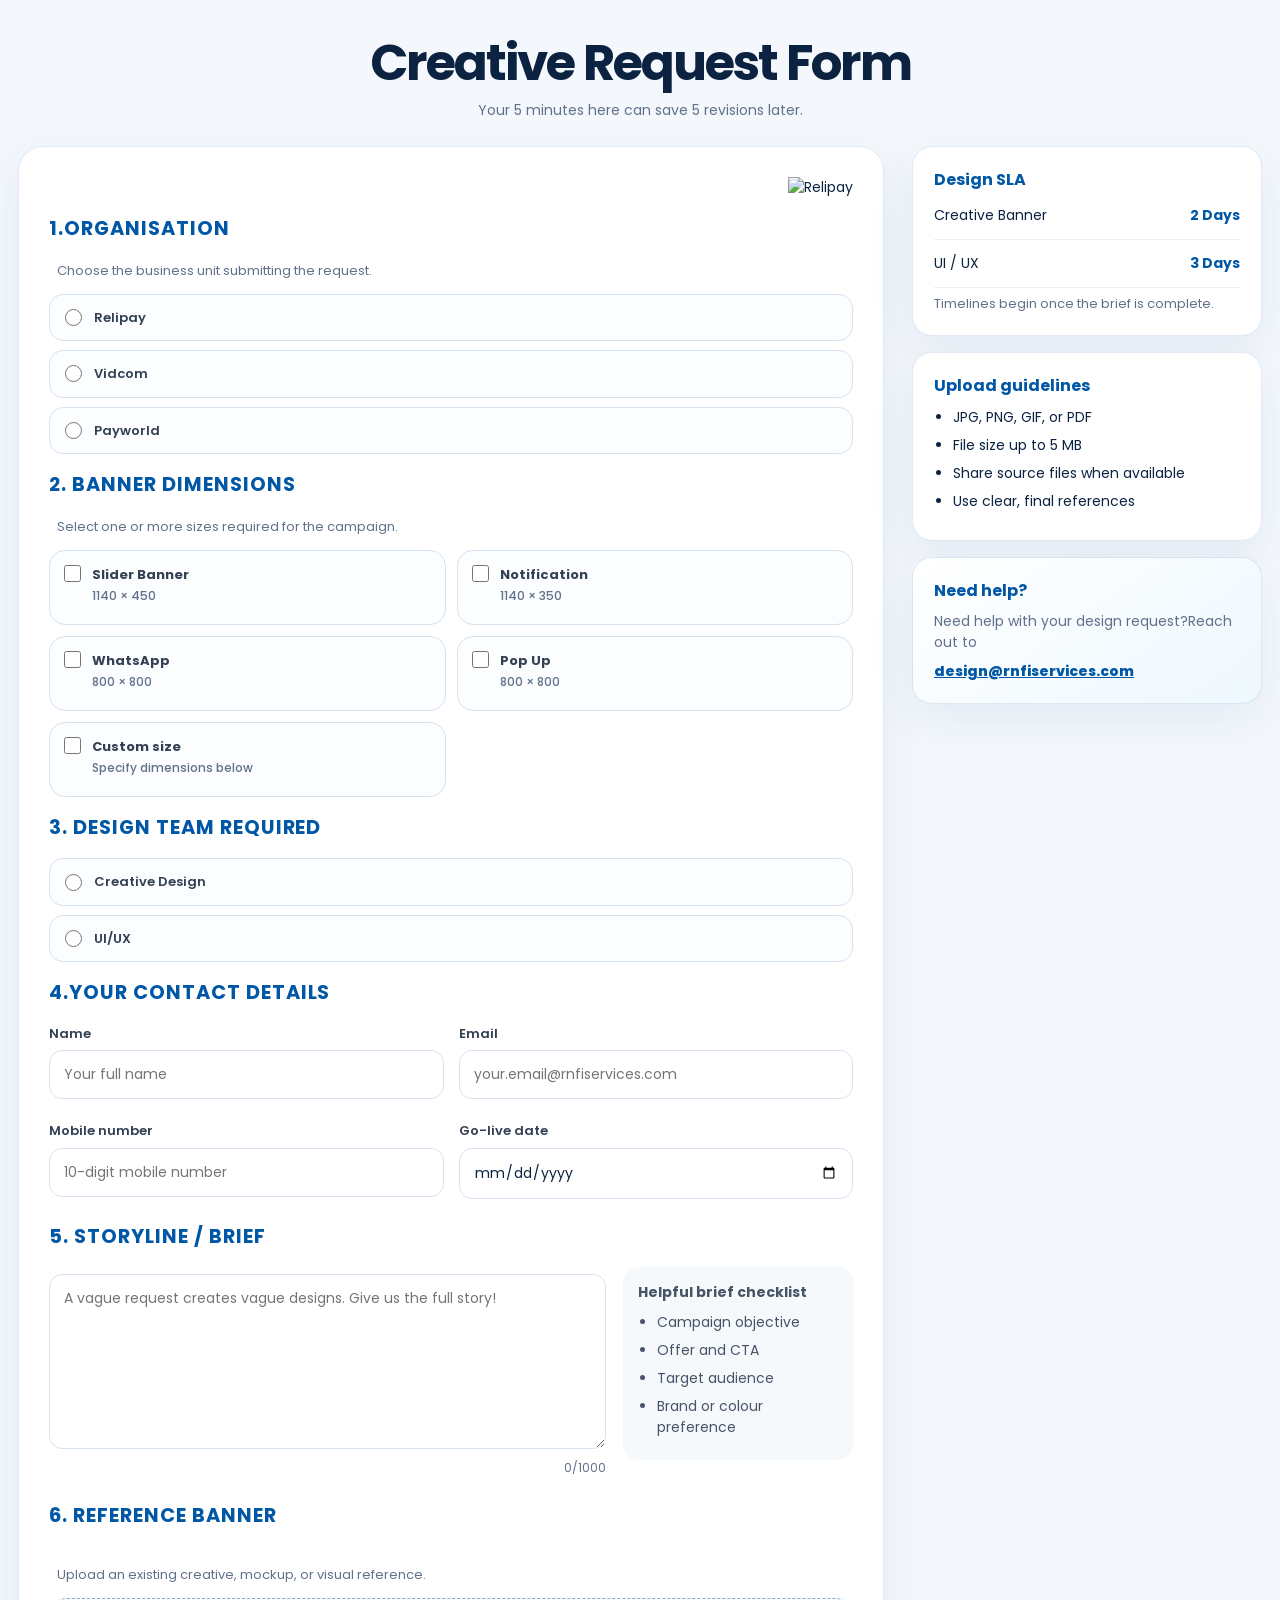
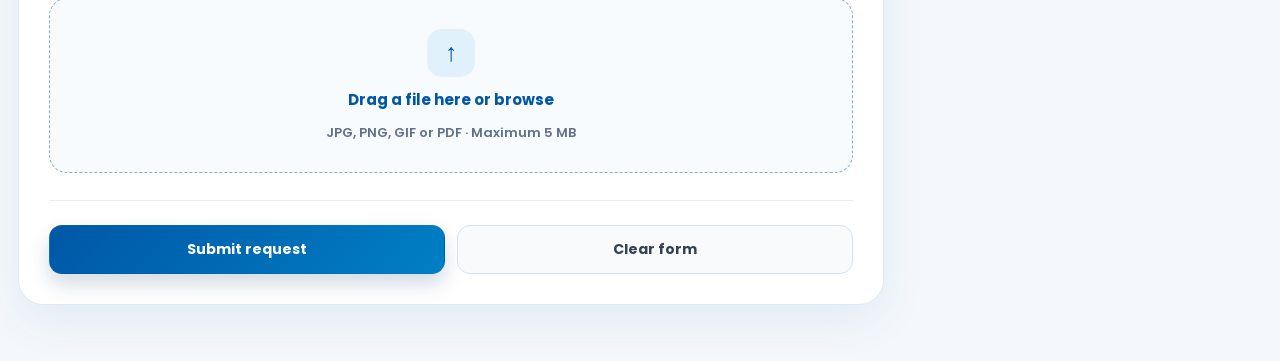
==== commit b88ccbc7: "Update index.html" ====
--- a/index.html
+++ b/index.html
@@ -102,7 +102,7 @@
           <aside class="sidebar" aria-label="Request guidance">
             <section class="sidebar-card"><h2>Design SLA</h2><div class="info-row"><span>Creative Banner</span><strong>2 Days</strong></div><div class="info-row"><span>UI / UX</span><strong>3 Days</strong></div><p class="muted">Timelines begin once the brief is complete.</p></section>
             <section class="sidebar-card"><h2>Upload guidelines</h2><ul class="check-list"><li>JPG, PNG, GIF, or PDF</li><li>File size up to 5 MB</li><li>Share source files when available</li><li>Use clear, final references</li></ul></section>
-            <section class="sidebar-card help-card"><h2>Need help?</h2><p>Need help with your design request?Reach out to the Design Team at </p><a href="mailto:design@rnfiservices.com">design@rnfiservices.com</a></section>
+            <section class="sidebar-card help-card"><h2>Need help?</h2><p>Need help with your design request?Reach out to </p><a href="mailto:design@rnfiservices.com">design@rnfiservices.com</a></section>
           </aside>
         </section>
 
